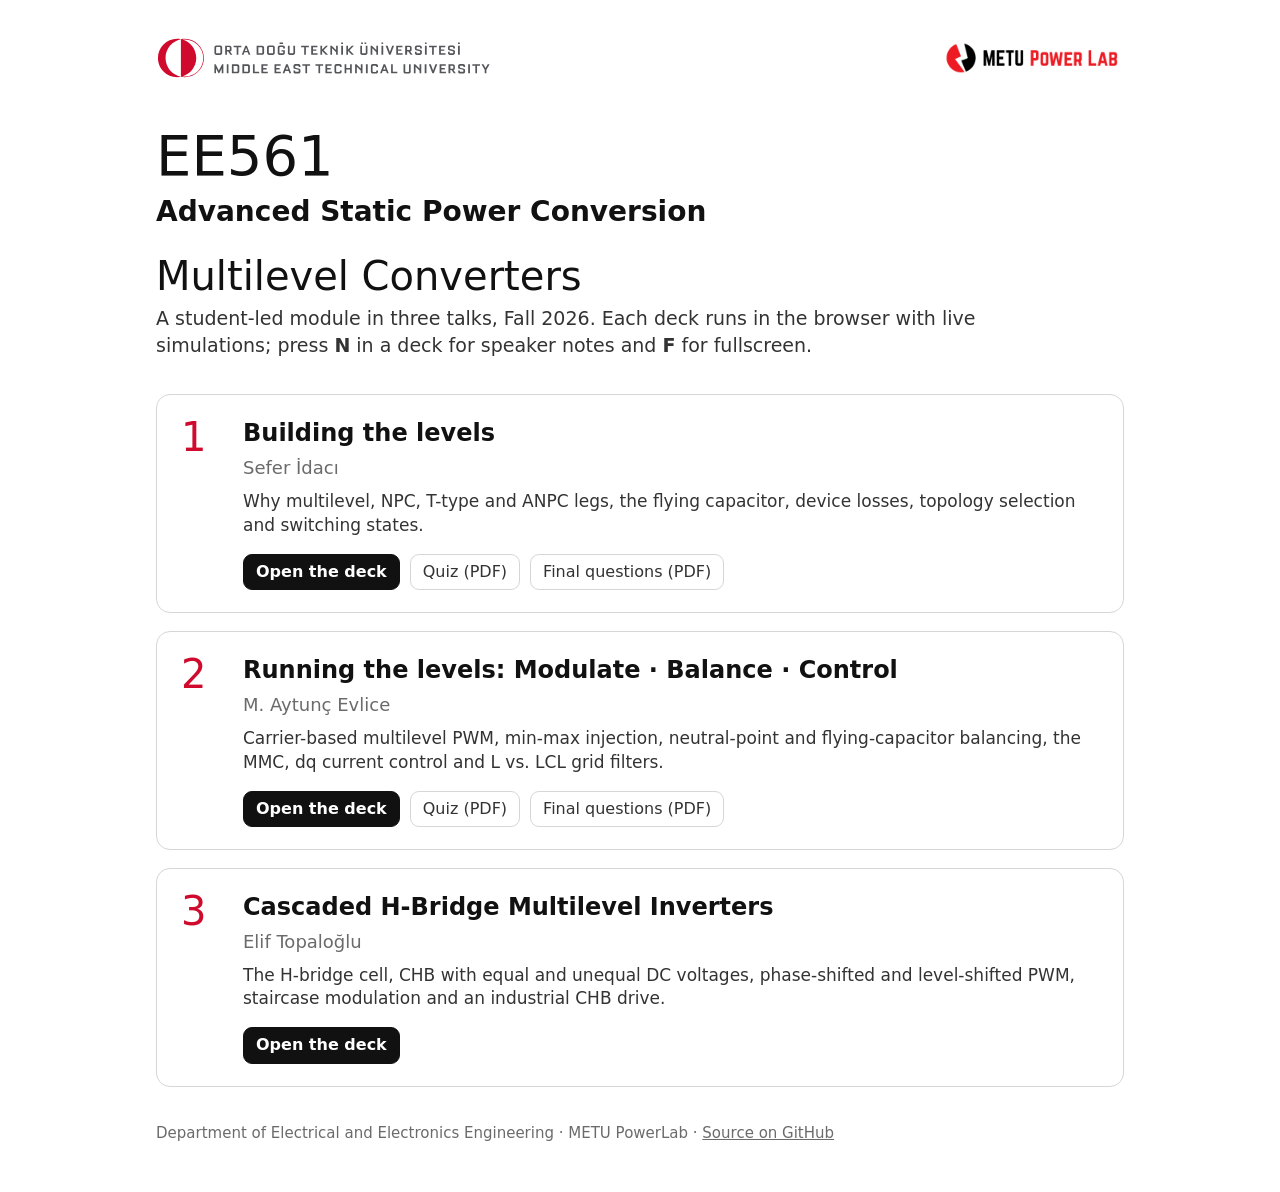
==== index.html @ 35d188f9 "Move Elif's CHB talk into Elif_Presentation_and_Materials/, add home page - Deck: Cascaded_H-bridge_" ====
<!doctype html>
<html lang="en">
<head>
<meta charset="utf-8">
<meta name="viewport" content="width=device-width, initial-scale=1">
<title>EE561 Multilevel Converters</title>
<style>
:root{
  --paper:#ffffff; --surface:#f5f5f5; --ink:#111111; --ink2:#333333; --muted:#6b6b6b; --line:#d6d6d6; --accent:#cf0a2c;
  --font:Calibri, Carlito, "Segoe UI", system-ui, -apple-system, Roboto, Arial, sans-serif;
  --font-d:"Calibri Light", Calibri, Carlito, "Segoe UI", system-ui, sans-serif;
  color-scheme:light;
}
@media (prefers-color-scheme: dark){
  :root:not([data-theme="light"]){ --paper:#141414; --surface:#1d1d1d; --ink:#f2f2f2; --ink2:#d2d2d2; --muted:#9a9a9a; --line:#363636; --accent:#ff4d63; color-scheme:dark; }
  :root:not([data-theme="light"]) .logos{background:#fff; border-radius:8px; padding:6px 12px}
}
:root[data-theme="dark"]{ --paper:#141414; --surface:#1d1d1d; --ink:#f2f2f2; --ink2:#d2d2d2; --muted:#9a9a9a; --line:#363636; --accent:#ff4d63; color-scheme:dark; }
:root[data-theme="dark"] .logos{background:#fff; border-radius:8px; padding:6px 12px}
*{box-sizing:border-box}
body{margin:0; background:var(--paper); color:var(--ink); font-family:var(--font); line-height:1.4}
main{max-width:1000px; margin:0 auto; padding:32px 16px 48px}
.logos{display:flex; justify-content:space-between; align-items:center; gap:16px}
.logos .odtu{height:52px; max-width:60%} .logos .pl{height:32px; max-width:35%}
header{margin:44px 0 36px}
.course{font:300 clamp(36px,7vw,56px)/1 var(--font-d)}
.cname{font-weight:700; font-size:clamp(20px,3.4vw,28px); margin-top:8px}
h1{font:300 clamp(28px,5vw,40px)/1.15 var(--font-d); margin:22px 0 6px}
.lead{font-size:19px; color:var(--ink2); margin:0; max-width:46em}
ol{list-style:none; margin:0; padding:0; display:grid; gap:18px}
li.talk{border:1.5px solid var(--line); border-radius:14px; padding:22px 24px; display:grid; grid-template-columns:44px 1fr; gap:4px 18px}
.n{grid-row:span 4; font:300 40px/1 var(--font-d); color:var(--accent)}
.talk h2{margin:0; font-size:24px; font-weight:700}
.who{color:var(--muted); font-size:18px}
.talk p{margin:6px 0 0; color:var(--ink2); font-size:17px}
.links{display:flex; flex-wrap:wrap; gap:10px; margin-top:12px}
.links a{font-size:16px; color:var(--ink2); text-decoration:none; border:1.5px solid var(--line); border-radius:9px; padding:6px 12px}
.links a.deck{background:var(--ink); color:var(--paper); border-color:var(--ink); font-weight:700}
.links a:hover{border-color:var(--accent)}
.links a:focus-visible{outline:3px solid var(--accent); outline-offset:2px}
footer{margin-top:36px; color:var(--muted); font-size:15px}
footer a{color:inherit}
@media (max-width:560px){ li.talk{grid-template-columns:1fr} .n{grid-row:auto; font-size:30px} }
</style>
</head>
<body>
<main>
  <div class="logos"><img class="odtu" src="Sefer_Presentation_and_Materials/Interactive_Deck/img/odtu_logo.svg" alt="ODTÜ — Middle East Technical University"><img class="pl" src="Sefer_Presentation_and_Materials/Interactive_Deck/img/powerlab_logo.png" alt="METU PowerLab"></div>
  <header>
    <div class="course">EE561</div>
    <div class="cname">Advanced Static Power Conversion</div>
    <h1>Multilevel Converters</h1>
    <p class="lead">A student-led module in three talks, Fall 2026. Each deck runs in the browser with live simulations; press <b>N</b> in a deck for speaker notes and <b>F</b> for fullscreen.</p>
  </header>
  <ol>
    <li class="talk">
      <span class="n">1</span>
      <h2>Building the levels</h2>
      <span class="who">Sefer İdacı</span>
      <p>Why multilevel, NPC, T-type and ANPC legs, the flying capacitor, device losses, topology selection and switching states.</p>
      <div class="links">
        <a class="deck" href="Sefer_Presentation_and_Materials/Interactive_Deck/">Open the deck</a>
        <a href="Sefer_Presentation_and_Materials/quiz/Quiz%20-%20Building%20the%20Levels.pdf">Quiz (PDF)</a>
        <a href="Sefer_Presentation_and_Materials/quiz/Potential%20Final%20Questions%20-%20Building%20the%20Levels.pdf">Final questions (PDF)</a>
      </div>
    </li>
    <li class="talk">
      <span class="n">2</span>
      <h2>Running the levels: Modulate · Balance · Control</h2>
      <span class="who">M. Aytunç Evlice</span>
      <p>Carrier-based multilevel PWM, min-max injection, neutral-point and flying-capacitor balancing, the MMC, dq current control and L vs. LCL grid filters.</p>
      <div class="links">
        <a class="deck" href="Aytunc_Presentation_and_Materials/Interactive_Deck/">Open the deck</a>
        <a href="Aytunc_Presentation_and_Materials/quiz/Quiz%20-%20Modulation%20and%20Balancing.pdf">Quiz (PDF)</a>
        <a href="Aytunc_Presentation_and_Materials/quiz/Potential%20Final%20Questions%20-%20Modulation%20and%20Balancing.pdf">Final questions (PDF)</a>
      </div>
    </li>
    <li class="talk">
      <span class="n">3</span>
      <h2>Cascaded H-Bridge Multilevel Inverters</h2>
      <span class="who">Elif Topaloğlu</span>
      <p>The H-bridge cell, CHB with equal and unequal DC voltages, phase-shifted and level-shifted PWM, staircase modulation and an industrial CHB drive.</p>
      <div class="links">
        <a class="deck" href="Elif_Presentation_and_Materials/Interactive_Deck/">Open the deck</a>
      </div>
    </li>
  </ol>
  <footer>Department of Electrical and Electronics Engineering · METU PowerLab · <a href="https://github.com/aytunc-evlice/EE561-Presentation">Source on GitHub</a></footer>
</main>
</body>
</html>
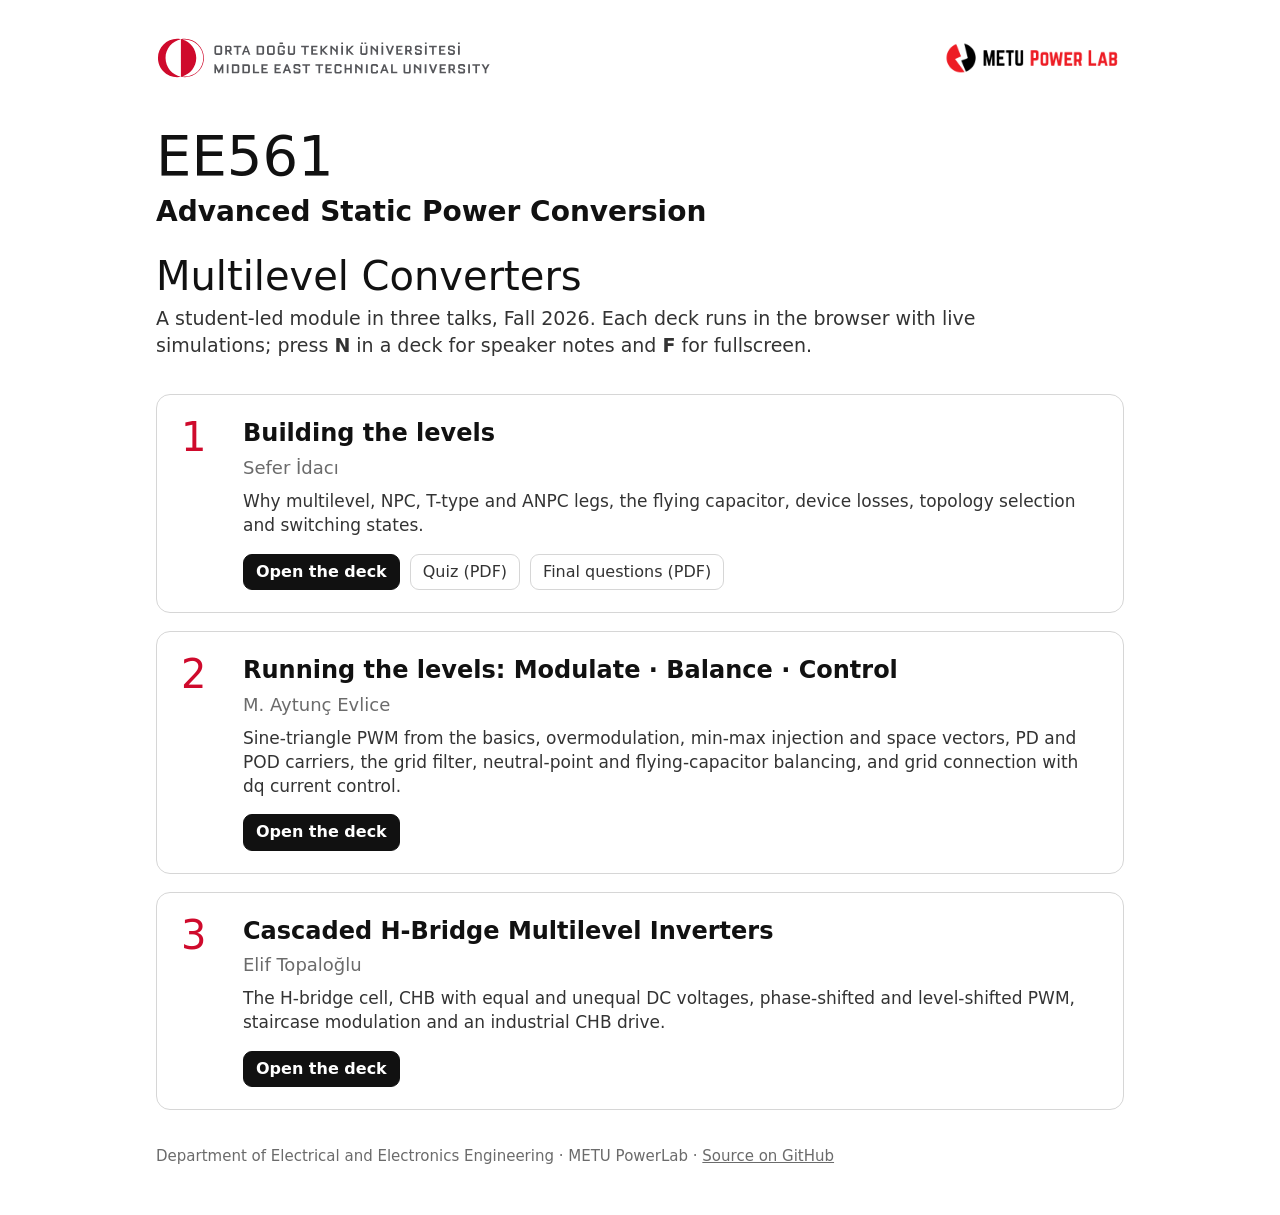
==== commit 755b92d5: "Merge origin/main (Sefer's rework, Elif's folder, home page) Conflict in README.md: kept the current" ====
--- a/index.html
+++ b/index.html
@@ -68,11 +68,9 @@
       <span class="n">2</span>
       <h2>Running the levels: Modulate · Balance · Control</h2>
       <span class="who">M. Aytunç Evlice</span>
-      <p>Carrier-based multilevel PWM, min-max injection, neutral-point and flying-capacitor balancing, the MMC, dq current control and L vs. LCL grid filters.</p>
+      <p>Sine-triangle PWM from the basics, overmodulation, min-max injection and space vectors, PD and POD carriers, the grid filter, neutral-point and flying-capacitor balancing, and grid connection with dq current control.</p>
       <div class="links">
         <a class="deck" href="Aytunc_Presentation_and_Materials/Interactive_Deck/">Open the deck</a>
-        <a href="Aytunc_Presentation_and_Materials/quiz/Quiz%20-%20Modulation%20and%20Balancing.pdf">Quiz (PDF)</a>
-        <a href="Aytunc_Presentation_and_Materials/quiz/Potential%20Final%20Questions%20-%20Modulation%20and%20Balancing.pdf">Final questions (PDF)</a>
       </div>
     </li>
     <li class="talk">
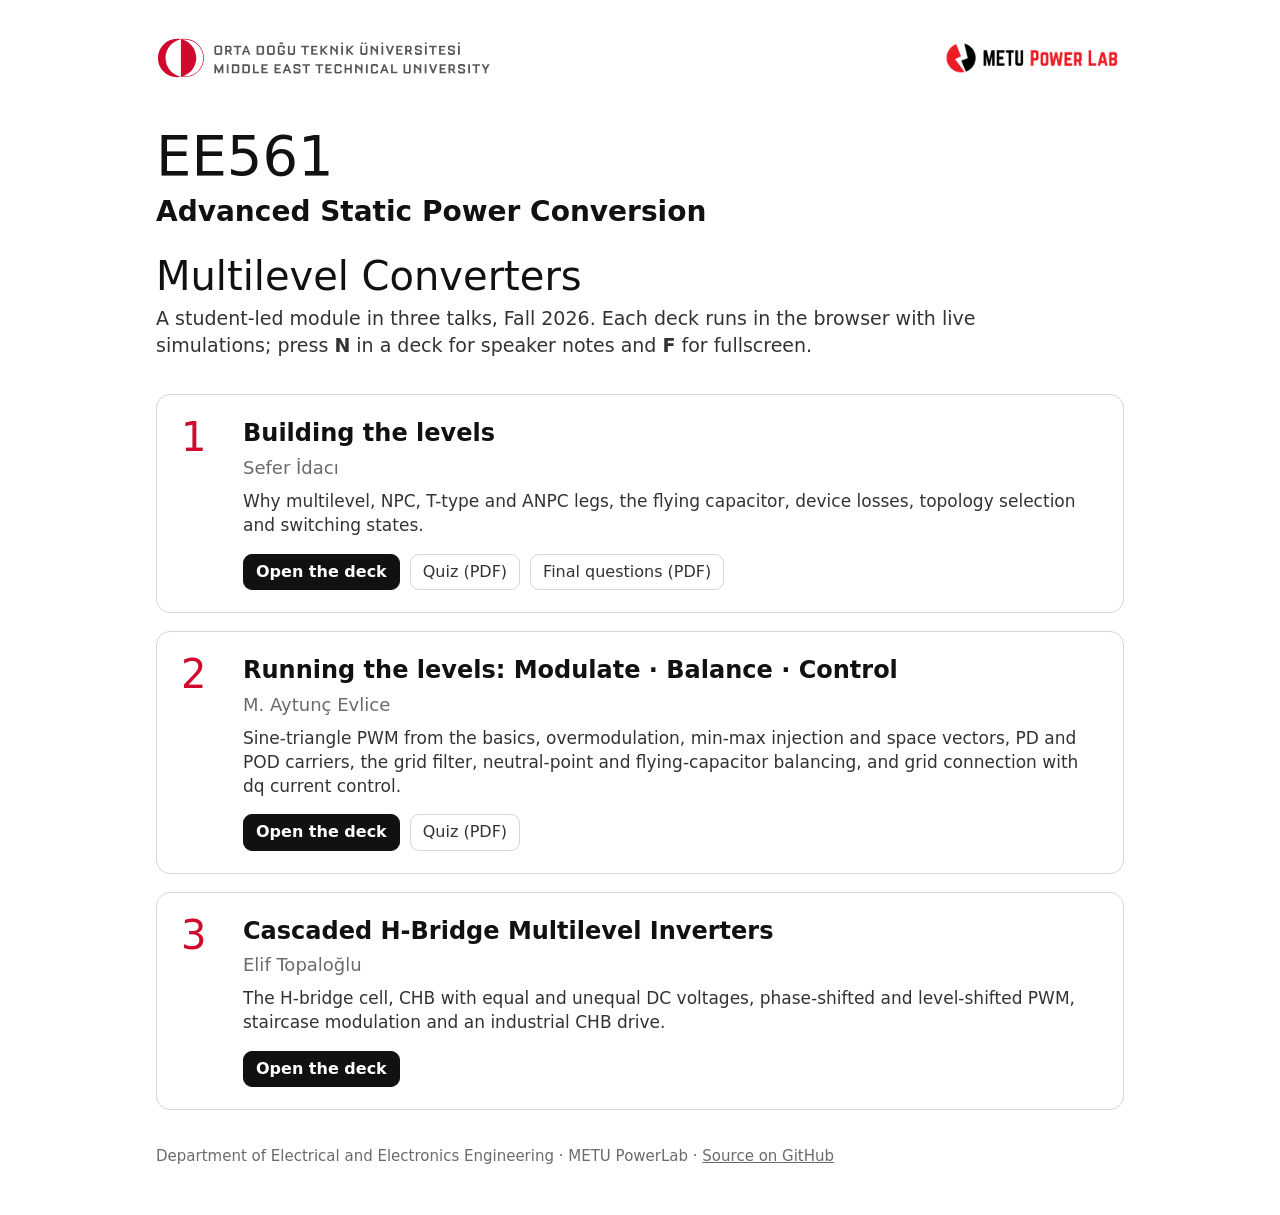
==== commit b5ab9e9d: "Add the quiz and its answer key Two pages, 50 points, from the fundamentals of the talk: 1. one swit" ====
--- a/index.html
+++ b/index.html
@@ -71,6 +71,7 @@
       <p>Sine-triangle PWM from the basics, overmodulation, min-max injection and space vectors, PD and POD carriers, the grid filter, neutral-point and flying-capacitor balancing, and grid connection with dq current control.</p>
       <div class="links">
         <a class="deck" href="Aytunc_Presentation_and_Materials/Interactive_Deck/">Open the deck</a>
+        <a href="Aytunc_Presentation_and_Materials/quiz/Quiz%20-%20Modulation%20and%20Balancing.pdf">Quiz (PDF)</a>
       </div>
     </li>
     <li class="talk">
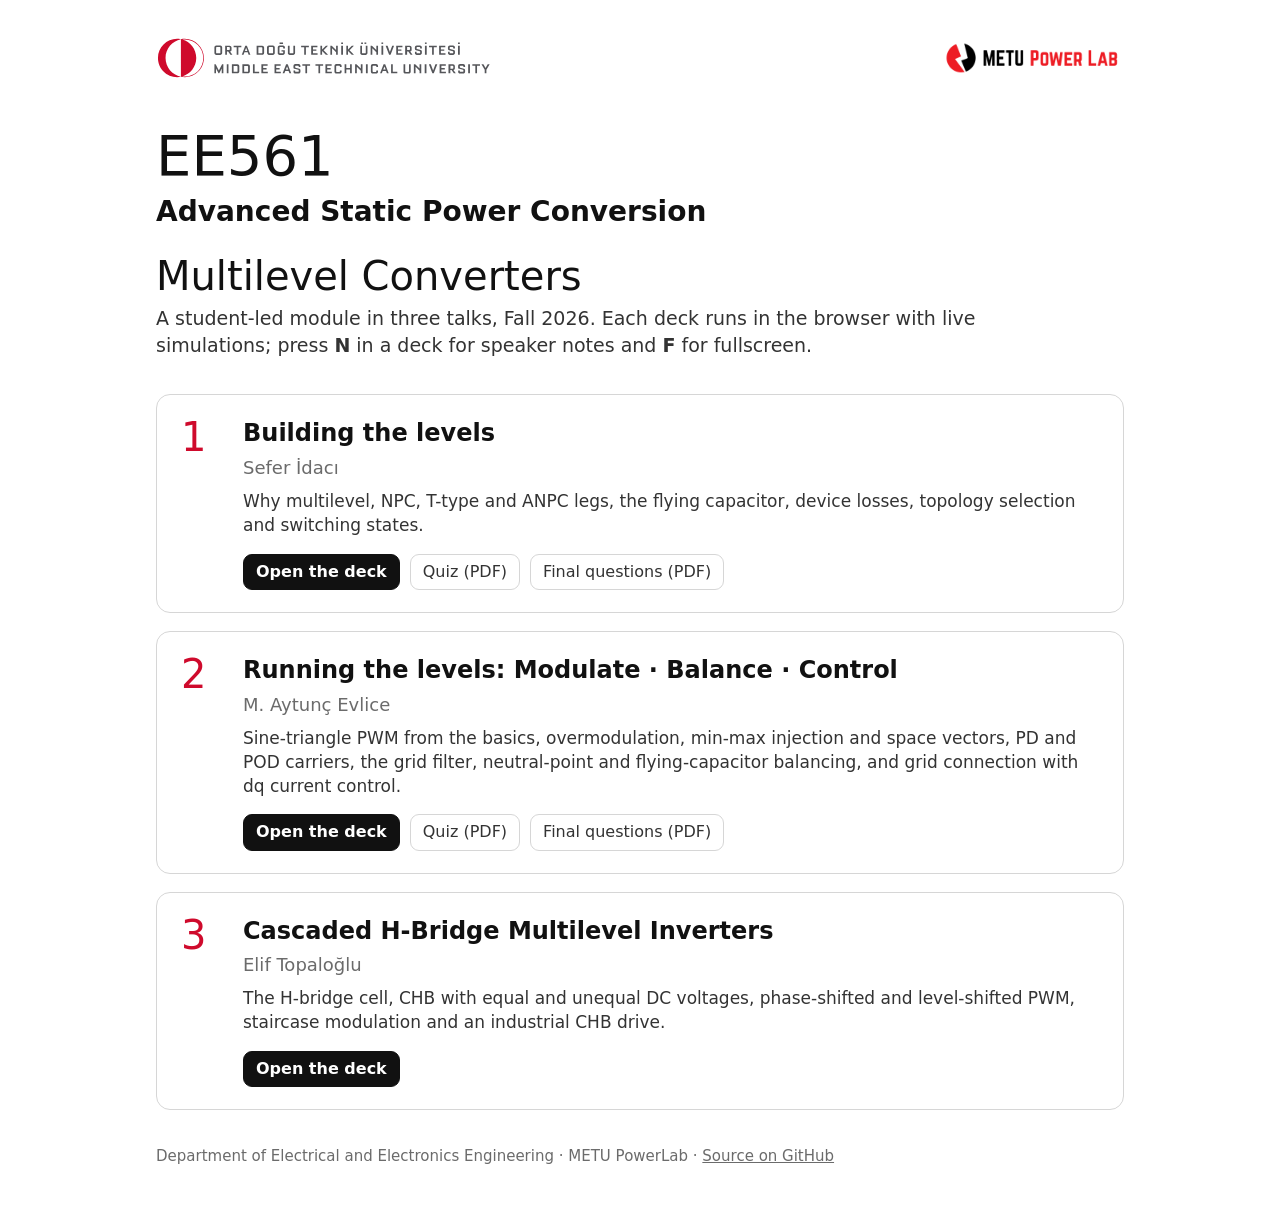
==== commit 6998ba4d: "Add potential final exam questions Three questions, 25 points and about 12 minutes each, on the fund" ====
--- a/index.html
+++ b/index.html
@@ -72,6 +72,7 @@
       <div class="links">
         <a class="deck" href="Aytunc_Presentation_and_Materials/Interactive_Deck/">Open the deck</a>
         <a href="Aytunc_Presentation_and_Materials/quiz/Quiz%20-%20Modulation%20and%20Balancing.pdf">Quiz (PDF)</a>
+        <a href="Aytunc_Presentation_and_Materials/quiz/Potential%20Final%20Questions%20-%20Modulation%20and%20Balancing.pdf">Final questions (PDF)</a>
       </div>
     </li>
     <li class="talk">
